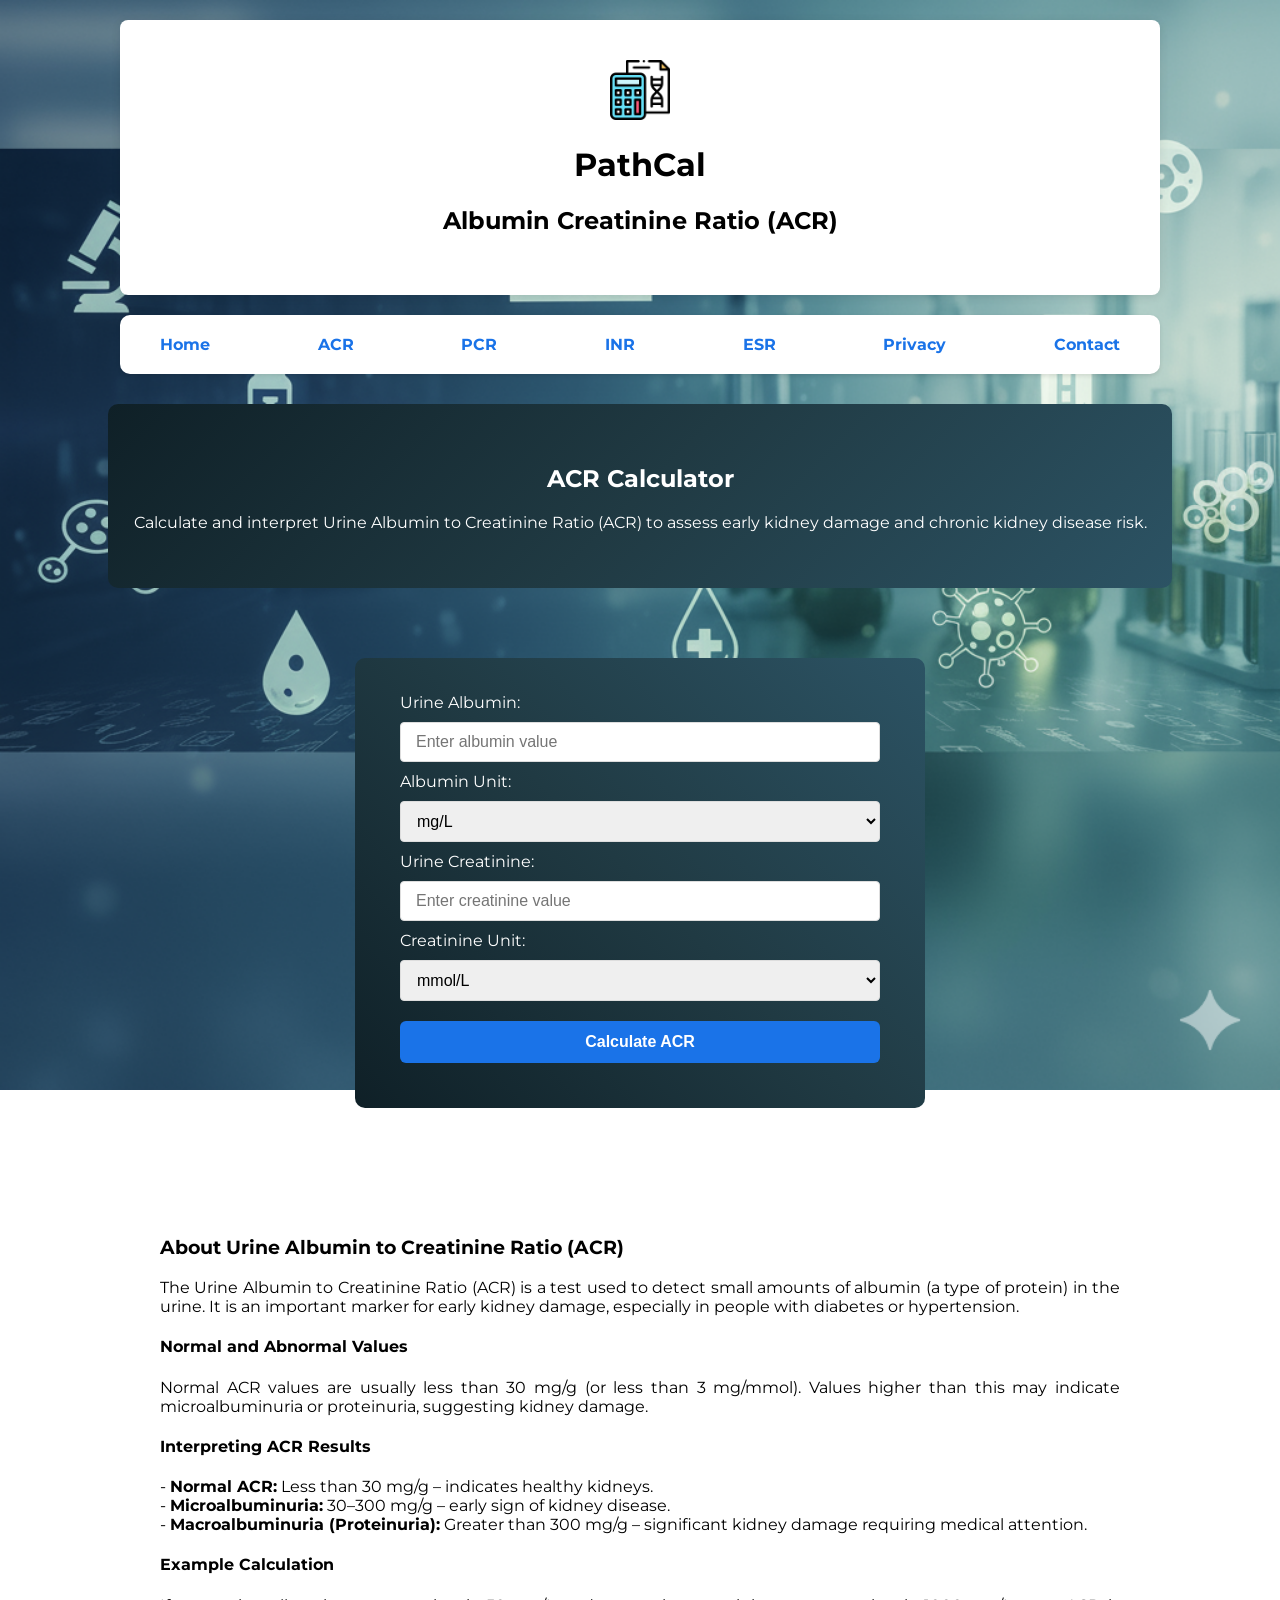
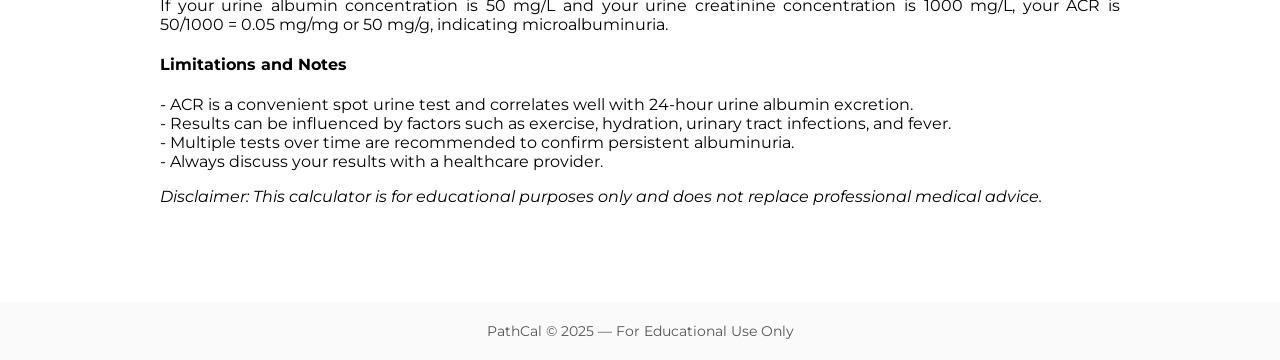
==== acr.html @ 3f3f8611 "Update acr.html" ====
<!DOCTYPE html>
<html lang="en">
<head>
	<script async src="https://pagead2.googlesyndication.com/pagead/js/adsbygoogle.js?client=ca-pub-1137049263274228"
     crossorigin="anonymous"></script>
	<link href="https://fonts.googleapis.com/css2?family=Montserrat&display=swap" rel="stylesheet">
	<link rel="canonical" href="https://monishk0807.github.io/acr.html">

  <meta charset="UTF-8" />
  <meta name="viewport" content="width=device-width, initial-scale=1.0" />

  <title>ACR Calculator – Albumin Creatinine Ratio | PathCal</title>

  <meta name="description" content="ACR Calculator to calculate Urine Albumin to Creatinine Ratio with CKD staging, interpretation, examples and educational explanation." />

  <style>
    body {
      background-image: url('bg.png');
      background-size: cover;
      background-repeat: no-repeat;
      background-position: center;
      background-attachment: fixed;
      font-family: 'Montserrat', sans-serif;
      margin: 0;
      padding: 0;
    }

    header {
      max-width: 75%;
      margin: 20px auto;
      padding: 40px;
      background: white;
      border-radius: 8px;
      box-shadow: 0 2px 10px rgba(0,0,0,0.1);
      text-align: center;
    }

    nav {
      background: #fff;
      max-width: 75%;
      margin: 20px auto;
      padding: 20px 40px;
      display: flex;
      align-items: center;
      justify-content: space-between;
      box-shadow: 0 2px 4px rgba(0,0,0,0.1);
      border-radius: 10px;
    }

    nav a {
      text-decoration: none;
      color: #1a73e8;
      font-weight: bold;
    }

    .hero {
      background: linear-gradient(135deg, #0f2027, #203a43, #2c5364);
      width: 80%;
      margin: 30px auto 0;
      color: white;
      padding: 40px 20px;
      text-align: center;
      border-radius: 10px;
    }

    .section {
      max-width: 75%;
      margin: 30px auto;
      padding: 40px 60px;
      color: white;
      text-align: justify;
    }

    .white-section {
      background: white;
      color: black;
      border-radius: 10px;
      padding: 40px;
    }

    .calculator {
      background: linear-gradient(45deg, #0f2027, #203a43, #2c5364);
      color: white;
      border-radius: 10px;
      max-width: 50%;
      margin: auto;
      padding: 35px 45px;
      text-align: left;
    }

    input { 
		margin: 10px 0; 
		padding: 10px 15px; 
		width: 100%; 
		font-size: 16px; 
		text-align: left;
		border: 1px solid #ddd;
		border-radius: 4px;
		vertical-align: middle;
		box-sizing: border-box;
	}
	
	 select { 
		margin: 10px 0; 
		padding: 10px 12px; 
		width: 100%;
		font-size: 16px; 
		text-align: left;
		border: 1px solid #ddd;
		border-radius: 4px;
		vertical-align: middle;
		box-sizing: border-box;
	}

    button {
      background: #1a73e8;
      color: white;
      cursor: pointer;
      font-weight: bold;
	  width: 100%;
      padding: 12px;
      margin: 10px 0;
      border-radius: 6px;
      border: none;
      font-size: 1rem;
    }

    .result {
      margin-top: 15px;
      font-size: 1.2rem;
      font-weight: bold;
    }

    footer {
      text-align: center;
      padding: 20px;
      background: #fafafa;
      margin-top: 40px;
      font-size: 0.9rem;
      color: #555;
    }
  </style>
</head>

<body>

<header>
  <img src="pathcal.png" alt="PathCal Logo" style="height:60px;">
  <h1>PathCal</h1>
  <h2>Albumin Creatinine Ratio (ACR)</h2>
</header>

<nav>
  <a href="./index.html">Home</a>
  <a href="./acr.html">ACR</a>
  <a href="./pcr.html">PCR</a>
  <a href="./inr.html">INR</a>
  <a href="./esr.html">ESR</a>
  <a href="./privacy_policy.html">Privacy</a>
  <a href="./contact.html">Contact</a>
</nav>

<section class="hero">
  <h2>ACR Calculator</h2>
  <p>
    Calculate and interpret Urine Albumin to Creatinine Ratio (ACR) to assess
    early kidney damage and chronic kidney disease risk.
  </p>
</section>

<section class="section">
  <div class="calculator">
	<label for="albumin">Urine Albumin:<br></label>
	<input type="number" id="albumin" placeholder="Enter albumin value" required>
	
	<label for="albuminUnit"><br>Albumin Unit:<br></label>
	<select id="albuminUnit">
		<option value="mg/L" selected>mg/L</option>
	</select>
	
	<label for="creatinineACR"><br>Urine Creatinine:</label>
	<input type="number" id="creatinineACR" placeholder="Enter creatinine value" required>
	
	<label for="unitACR">Creatinine Unit:</label>
	<select id="unitACR">
		<option value="mmol/L" selected>mmol/L</option>
		<option value="g/L">g/L</option>
	</select>
	
	<button onclick="calculateACR()">Calculate ACR</button>
	<div class="result" id="acrResult" style="display: none;"></div>
	<div class="calculation" id="acrCalculationDetails" style="display: none;"></div>
  </div>
</section>

<section class="section white-section">
  <h3>About Urine Albumin to Creatinine Ratio (ACR)</h3>
  <p>The Urine Albumin to Creatinine Ratio (ACR) is a test used to detect small amounts of albumin (a type of protein) in the urine. It is an important marker for early kidney damage, especially in people with diabetes or hypertension.</p>

  <h4>Normal and Abnormal Values</h4>
  <p>Normal ACR values are usually less than 30 mg/g (or less than 3 mg/mmol). Values higher than this may indicate microalbuminuria or proteinuria, suggesting kidney damage.</p>

  <h4>Interpreting ACR Results</h4>
  <p>
	- <strong>Normal ACR:</strong> Less than 30 mg/g – indicates healthy kidneys.<br>
	- <strong>Microalbuminuria:</strong> 30–300 mg/g – early sign of kidney disease.<br>
	- <strong>Macroalbuminuria (Proteinuria):</strong> Greater than 300 mg/g – significant kidney damage requiring medical attention.
  </p>

  <h4>Example Calculation</h4>
  <p>If your urine albumin concentration is 50 mg/L and your urine creatinine concentration is 1000 mg/L, your ACR is 50/1000 = 0.05 mg/mg or 50 mg/g, indicating microalbuminuria.</p>

  <h4>Limitations and Notes</h4>
  <p>
	- ACR is a convenient spot urine test and correlates well with 24-hour urine albumin excretion.<br>
	- Results can be influenced by factors such as exercise, hydration, urinary tract infections, and fever.<br>
	- Multiple tests over time are recommended to confirm persistent albuminuria.<br>
	- Always discuss your results with a healthcare provider.
  </p>

  <p><em>Disclaimer: This calculator is for educational purposes only and does not replace professional medical advice.</em></p>
</section>


<footer>
  PathCal © 2025 — For Educational Use Only
</footer>

<script>
function calculateACR() {
	let albumin = parseFloat(document.getElementById("albumin").value);
	let creatinine = parseFloat(document.getElementById("creatinineACR").value);
	let unit = document.getElementById("unitACR").value;
	
	if (isNaN(albumin) || isNaN(creatinine) || creatinine <= 0) {
		document.getElementById("acrResult").innerHTML = "Please enter valid values.";
		document.getElementById("acrResult").style.display = "block";
		document.getElementById("acrCalculationDetails").innerHTML = "";
		document.getElementById("acrCalculationDetails").style.display = "none";
		return;
	}
	
	let originalCreatinine = creatinine;
	
	if (unit === "mmol/L") { 
		creatinine = (creatinine * 0.11312).toFixed(3); // Convert mmol/L to g/L
	} else {
		creatinine = creatinine.toFixed(3);
	}
	
	let acr = (albumin / creatinine).toFixed(2);
	let classification = "";
	let color = "black";
	
	if (acr < 30) {
		classification = "CKD A1 (Normal)";
		color = "green";
	} else if (acr >= 30 && acr <= 300) {
		classification = "CKD A2 (Moderate)";
		color = "red";
	} else {
		classification = "CKD A3 (Severe)";
		color = "red";
	}
	
	document.getElementById("acrResult").innerHTML = `<strong style="color: ${color};">ACR:</strong> ${acr} <br> <strong style="color: ${color};">${classification}</strong>`;
	document.getElementById("acrResult").style.display = "block";
	
	let calculationDetails = `Albumin: ${albumin} mg/L<br>
							  Creatinine: ${originalCreatinine} ${unit} -> ${creatinine} g/L<br>
							  ACR = Albumin (mg/L) / Creatinine (g/L) <br>
							  ACR = ${albumin} / ${creatinine} <br>
							  ACR = ${acr}`;
	
	document.getElementById("acrCalculationDetails").innerHTML = `<strong>Calculation:</strong><br>${calculationDetails}`;
	document.getElementById("acrCalculationDetails").style.display = "block";
}
</script>

</body>
</html>
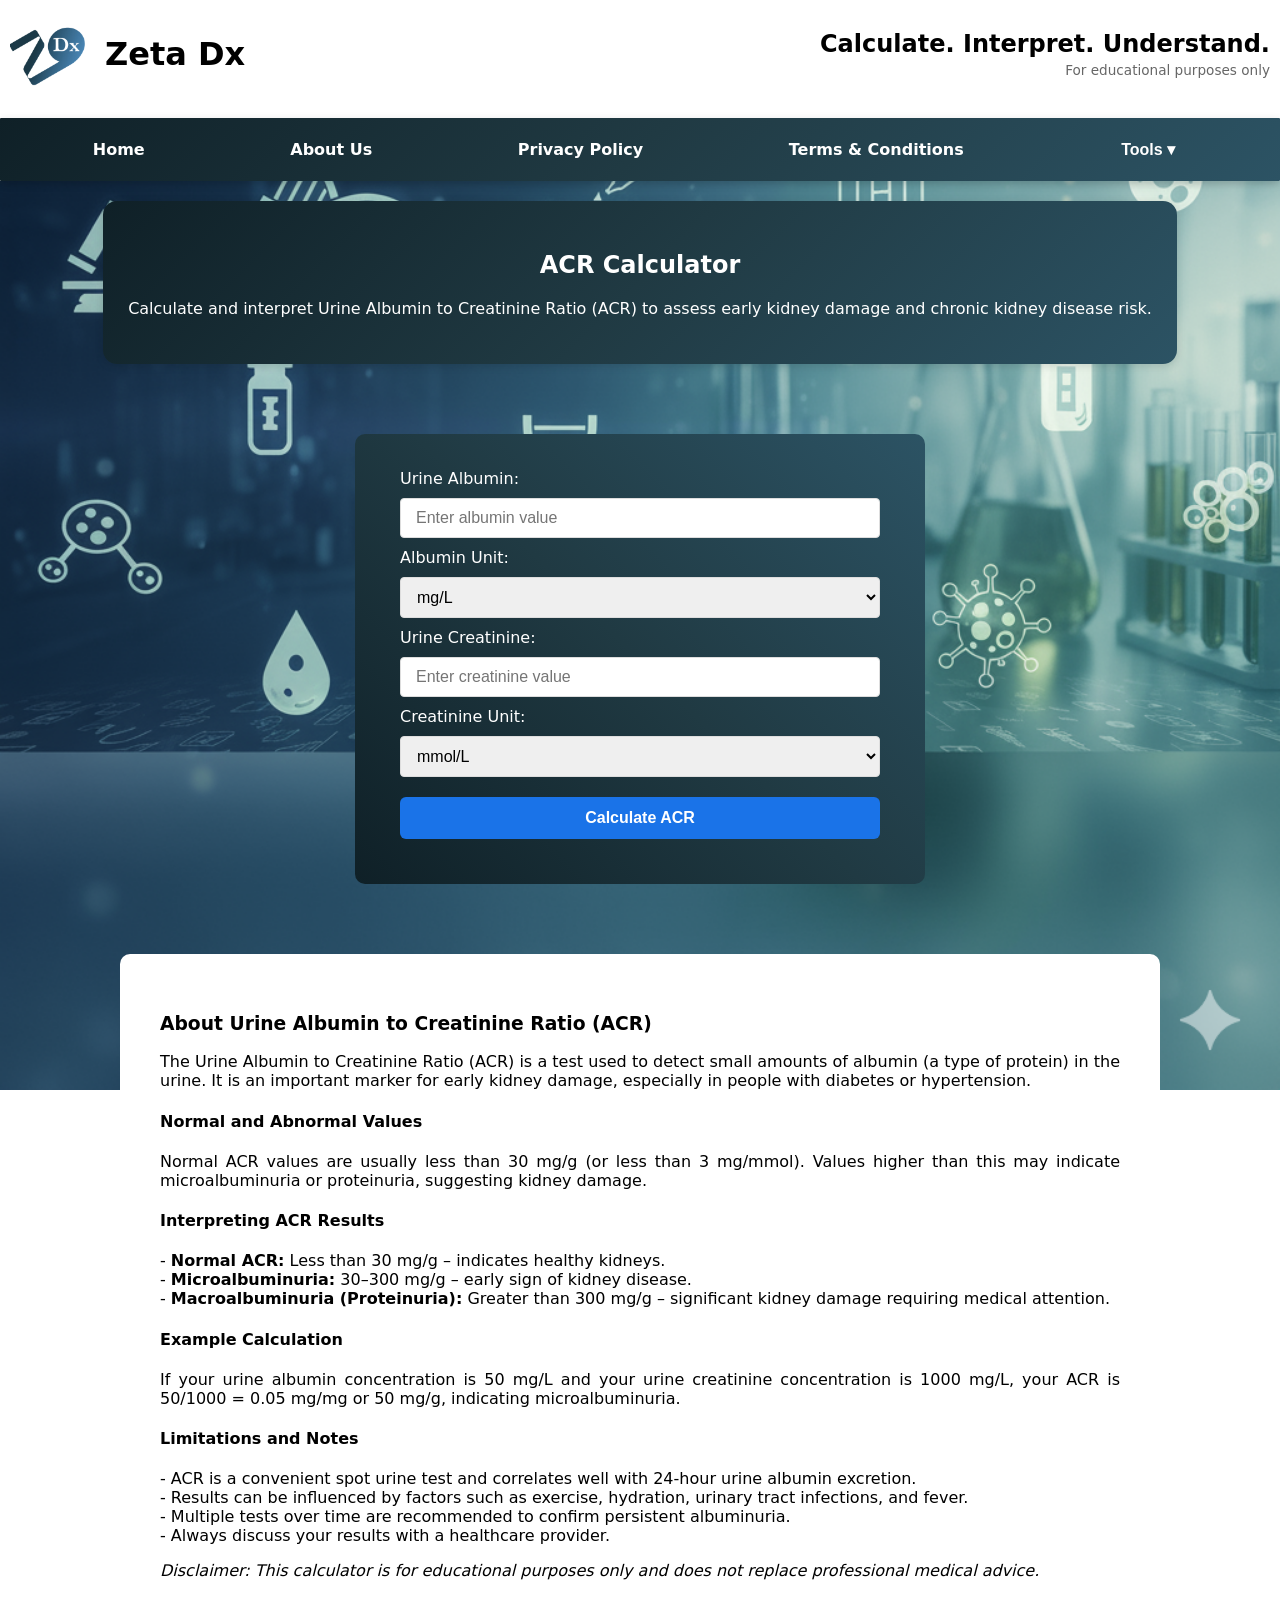
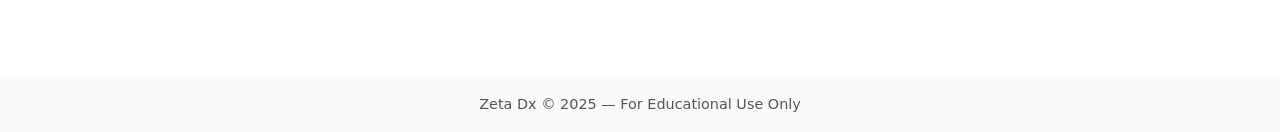
==== commit 30fe9bd0: "Add files via upload" ====
--- a/acr.html
+++ b/acr.html
@@ -3,29 +3,137 @@
 <head>
 	<script async src="https://pagead2.googlesyndication.com/pagead/js/adsbygoogle.js?client=ca-pub-1137049263274228"
      crossorigin="anonymous"></script>
-	<link href="https://fonts.googleapis.com/css2?family=Montserrat&display=swap" rel="stylesheet">
 	<link rel="canonical" href="https://monishk0807.github.io/acr.html">
 
   <meta charset="UTF-8" />
   <meta name="viewport" content="width=device-width, initial-scale=1.0" />
 
-  <title>ACR Calculator – Albumin Creatinine Ratio | PathCal</title>
+  <title>ACR – Albumin Creatinine Ratio | Zeta Dx</title>
 
   <meta name="description" content="ACR Calculator to calculate Urine Albumin to Creatinine Ratio with CKD staging, interpretation, examples and educational explanation." />
 
   <style>
-    body {
-      background-image: url('bg.png');
-      background-size: cover;
-      background-repeat: no-repeat;
-      background-position: center;
-      background-attachment: fixed;
-      font-family: 'Montserrat', sans-serif;
-      margin: 0;
-      padding: 0;
-    }
-
-    header {
+    :root {
+	  --brand-gradient: linear-gradient(135deg, #0f2027, #203a43, #2c5364);
+	  --brand-shadow: 0 2px 8px rgba(0,0,0,0.12);
+	}
+
+	body {
+	  background-image: url('bg.png');
+	  background-size: cover;
+	  background-repeat: no-repeat;
+	  background-position: center;
+	  background-attachment: fixed;
+	  font-family: system-ui, -apple-system, BlinkMacSystemFont, "Segoe UI", Roboto, Arial, sans-serif;
+	  margin: 0;
+	  padding: 0;
+	}
+
+	/* ================= HEADER ================= */
+
+	.top-header {
+	  position: sticky;
+	  top: 0;
+	  z-index: 1000;
+
+	  background: white;
+	  box-shadow: 0 2px 10px rgba(0,0,0,0.1);
+	}
+
+	/* Top row layout */
+	.header-main {
+	  display: flex;
+	  justify-content: space-between;
+	  align-items: center;
+	  padding: 14px 10px;
+	}
+
+	/* Navigation row */
+	.header-nav {
+	  max-width: 100%;
+	  margin: 10px auto;
+	  padding: 0px 20px;
+	  background: var(--brand-gradient);
+	  display: flex;
+	  justify-content: space-around;
+	  align-items: center;
+	  box-shadow: var(--brand-shadow);
+	  border-radius: 1px;
+	}
+
+	.header-nav a {
+	  text-decoration: none;
+	  color: #fff;
+	  font-size: 16px;
+	}
+	
+	.header-left {
+	  display: flex;
+	  align-items: center;
+	  gap: 15px;
+	}
+
+	.header-left img {
+	  height: 80px;
+	}
+
+	.title-block h1 {
+	  margin: 0;
+	  font-size: 2rem;
+	}
+
+	.header-right {
+	  text-align: right;
+	}
+
+	.header-right h2 {
+	  margin: 0;
+	  font-size: 1.5rem;
+	  font-weight: 600;
+	}
+
+	.header-right p {
+	  margin: 4px 0 0;
+	  font-size: 0.85rem;
+	  color: #666;
+	}
+	.dropdown {
+	  position: relative;
+	}
+
+	/* Button */
+	.dropbtn {
+	  background: none;
+	  border: none;
+	  cursor: pointer;
+	  font-size: 16px;
+	  color:white;
+	}
+
+	/* Dropdown menu */
+	.dropdown-content {
+	  display: none;
+	  position: absolute;
+	  font: system-ui;
+	  top: 100%;
+	  left: 0;
+	  background: var(--brand-gradient);
+	  min-width: 140px;
+	  box-shadow: 0 6px 12px rgba(0,0,0,0.2);
+	  z-index: 9999;
+	}
+
+	.dropdown-content a {
+	  display: block;
+	  padding: 10px 14px;
+	  white-space: nowrap;
+	}
+
+	/* Show on hover */
+	.dropdown:hover .dropdown-content {
+	  display: block;
+	}
+	.header-og {
       max-width: 75%;
       margin: 20px auto;
       padding: 40px;
@@ -34,34 +142,42 @@
       box-shadow: 0 2px 10px rgba(0,0,0,0.1);
       text-align: center;
     }
-
-    nav {
-      background: #fff;
-      max-width: 75%;
-      margin: 20px auto;
-      padding: 20px 40px;
-      display: flex;
-      align-items: center;
-      justify-content: space-between;
-      box-shadow: 0 2px 4px rgba(0,0,0,0.1);
-      border-radius: 10px;
-    }
-
-    nav a {
-      text-decoration: none;
-      color: #1a73e8;
-      font-weight: bold;
-    }
-
+	/* ================= NAV ================= */
+
+	nav {
+	  background: #fff;
+	  max-width: 65%;
+	  margin: 10px auto;
+	  padding: 14px 30px;
+
+	  display: flex;
+	  justify-content: space-around;
+	  align-items: center;
+
+	  box-shadow: var(--brand-shadow);
+	  border-radius: 12px;
+	}
+
+	nav a {
+	  text-decoration: none;
+	  color: #000;
+	  font-weight: 600;
+	}
     .hero {
-      background: linear-gradient(135deg, #0f2027, #203a43, #2c5364);
-      width: 80%;
-      margin: 30px auto 0;
-      color: white;
-      padding: 40px 20px;
-      text-align: center;
-      border-radius: 10px;
-    }
+	  background: var(--brand-gradient);
+	  width: 80%;
+	  margin: 20px auto;
+	  padding: 30px 25px;
+	  text-align: center;
+	  color: white;
+	  border-radius: 14px;
+	  box-shadow: var(--brand-shadow);
+	}
+
+	.hero h1 {
+	  font-size: 2rem;
+	  margin-bottom: 10px;
+	}
 
     .section {
       max-width: 75%;
@@ -143,22 +259,44 @@
 </head>
 
 <body>
-
-<header>
-  <img src="pathcal.png" alt="PathCal Logo" style="height:60px;">
-  <h1>PathCal</h1>
-  <h2>Albumin Creatinine Ratio (ACR)</h2>
+<header class="top-header">
+  
+  <!-- Top row -->
+  <div class="header-main">
+    <div class="header-left">
+      <img src="zeta_dx.webp" alt="Zeta Dx Logo">
+      <div class="title-block">
+        <h1>Zeta Dx</h1>
+      </div>
+    </div>
+
+    <div class="header-right">
+      <h2>Calculate. Interpret. Understand.</h2>
+      <p>For educational purposes only</p>
+    </div>
+  </div>
+
+  <!-- Navigation row -->
+  <nav class="header-nav">
+  <a href="./index.html">Home</a>
+  <a href="./contact.html">About Us</a>
+  <a href="./privacy_policy.html">Privacy Policy</a>
+  <a href="./disclaimer.html">Terms & Conditions</a>
+
+  <div class="dropdown">
+    <button class="dropbtn">Tools ▾</button>
+    <div class="dropdown-content">
+      <a href="./acr.html">ACR</a>
+      <a href="./pcr.html">PCR</a>
+      <a href="./inr.html">INR</a>
+      <a href="./esr.html">ESR</a>
+    </div>
+  </div>
+</nav>
+
+
 </header>
 
-<nav>
-  <a href="./index.html">Home</a>
-  <a href="./acr.html">ACR</a>
-  <a href="./pcr.html">PCR</a>
-  <a href="./inr.html">INR</a>
-  <a href="./esr.html">ESR</a>
-  <a href="./privacy_policy.html">Privacy</a>
-  <a href="./contact.html">Contact</a>
-</nav>
 
 <section class="hero">
   <h2>ACR Calculator</h2>
@@ -223,7 +361,7 @@
 
 
 <footer>
-  PathCal © 2025 — For Educational Use Only
+  Zeta Dx © 2025 — For Educational Use Only
 </footer>
 
 <script>
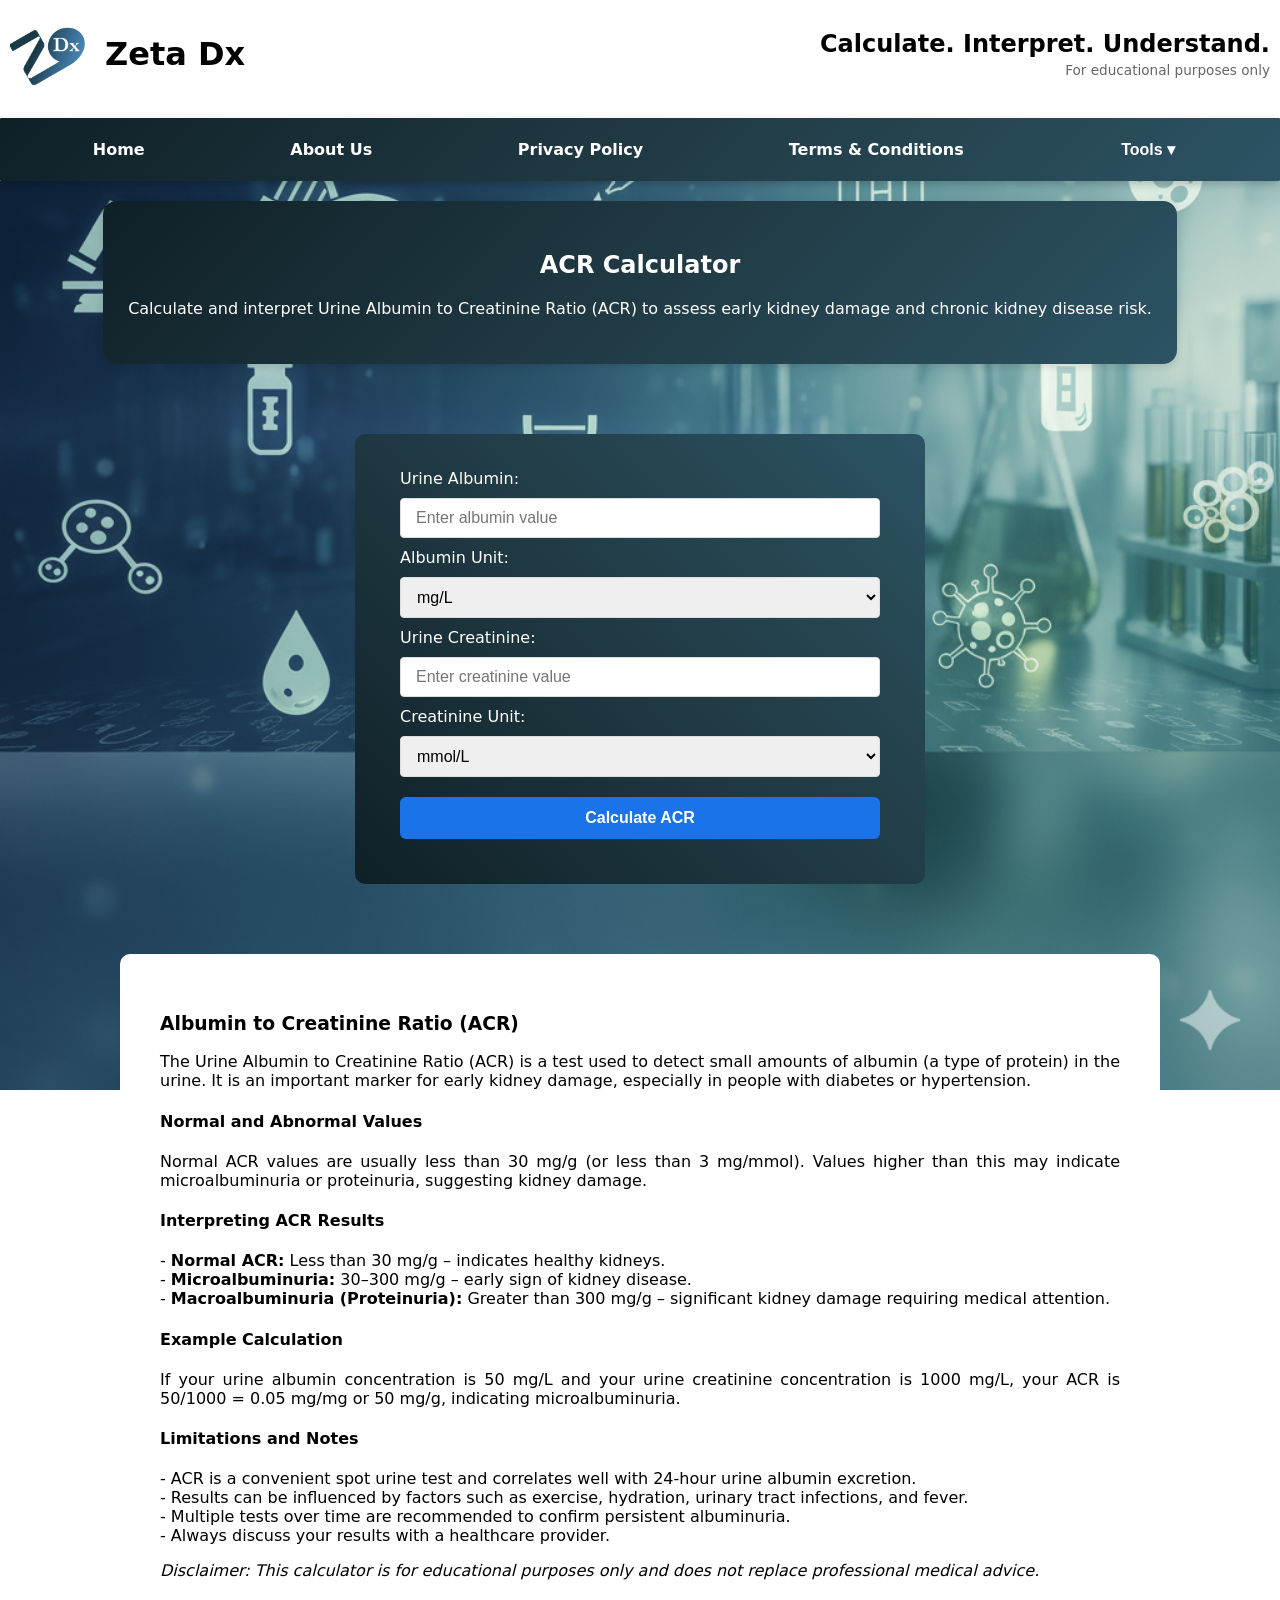
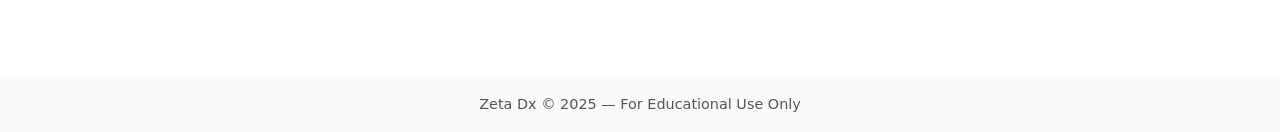
==== commit a3dfc69f: "Update acr.html" ====
--- a/acr.html
+++ b/acr.html
@@ -3,14 +3,15 @@
 <head>
 	<script async src="https://pagead2.googlesyndication.com/pagead/js/adsbygoogle.js?client=ca-pub-1137049263274228"
      crossorigin="anonymous"></script>
-	<link rel="canonical" href="https://monishk0807.github.io/acr.html">
+	<link rel="canonical" href="https://zeta-dx.github.io/acr.html"/>
+
 
   <meta charset="UTF-8" />
   <meta name="viewport" content="width=device-width, initial-scale=1.0" />
 
   <title>ACR – Albumin Creatinine Ratio | Zeta Dx</title>
-
-  <meta name="description" content="ACR Calculator to calculate Urine Albumin to Creatinine Ratio with CKD staging, interpretation, examples and educational explanation." />
+  <link rel="icon" href="./favicon.ico" type="image/x-icon">
+  <meta name="description" content="ACR Calculator - Albumin to Creatinine Ratio with CKD staging, interpretation, examples and educational explanation." />
 
   <style>
     :root {
@@ -332,7 +333,7 @@
 </section>
 
 <section class="section white-section">
-  <h3>About Urine Albumin to Creatinine Ratio (ACR)</h3>
+  <h3>Albumin to Creatinine Ratio (ACR)</h3>
   <p>The Urine Albumin to Creatinine Ratio (ACR) is a test used to detect small amounts of albumin (a type of protein) in the urine. It is an important marker for early kidney damage, especially in people with diabetes or hypertension.</p>
 
   <h4>Normal and Abnormal Values</h4>
@@ -420,3 +421,5 @@
 
 
 
+
+
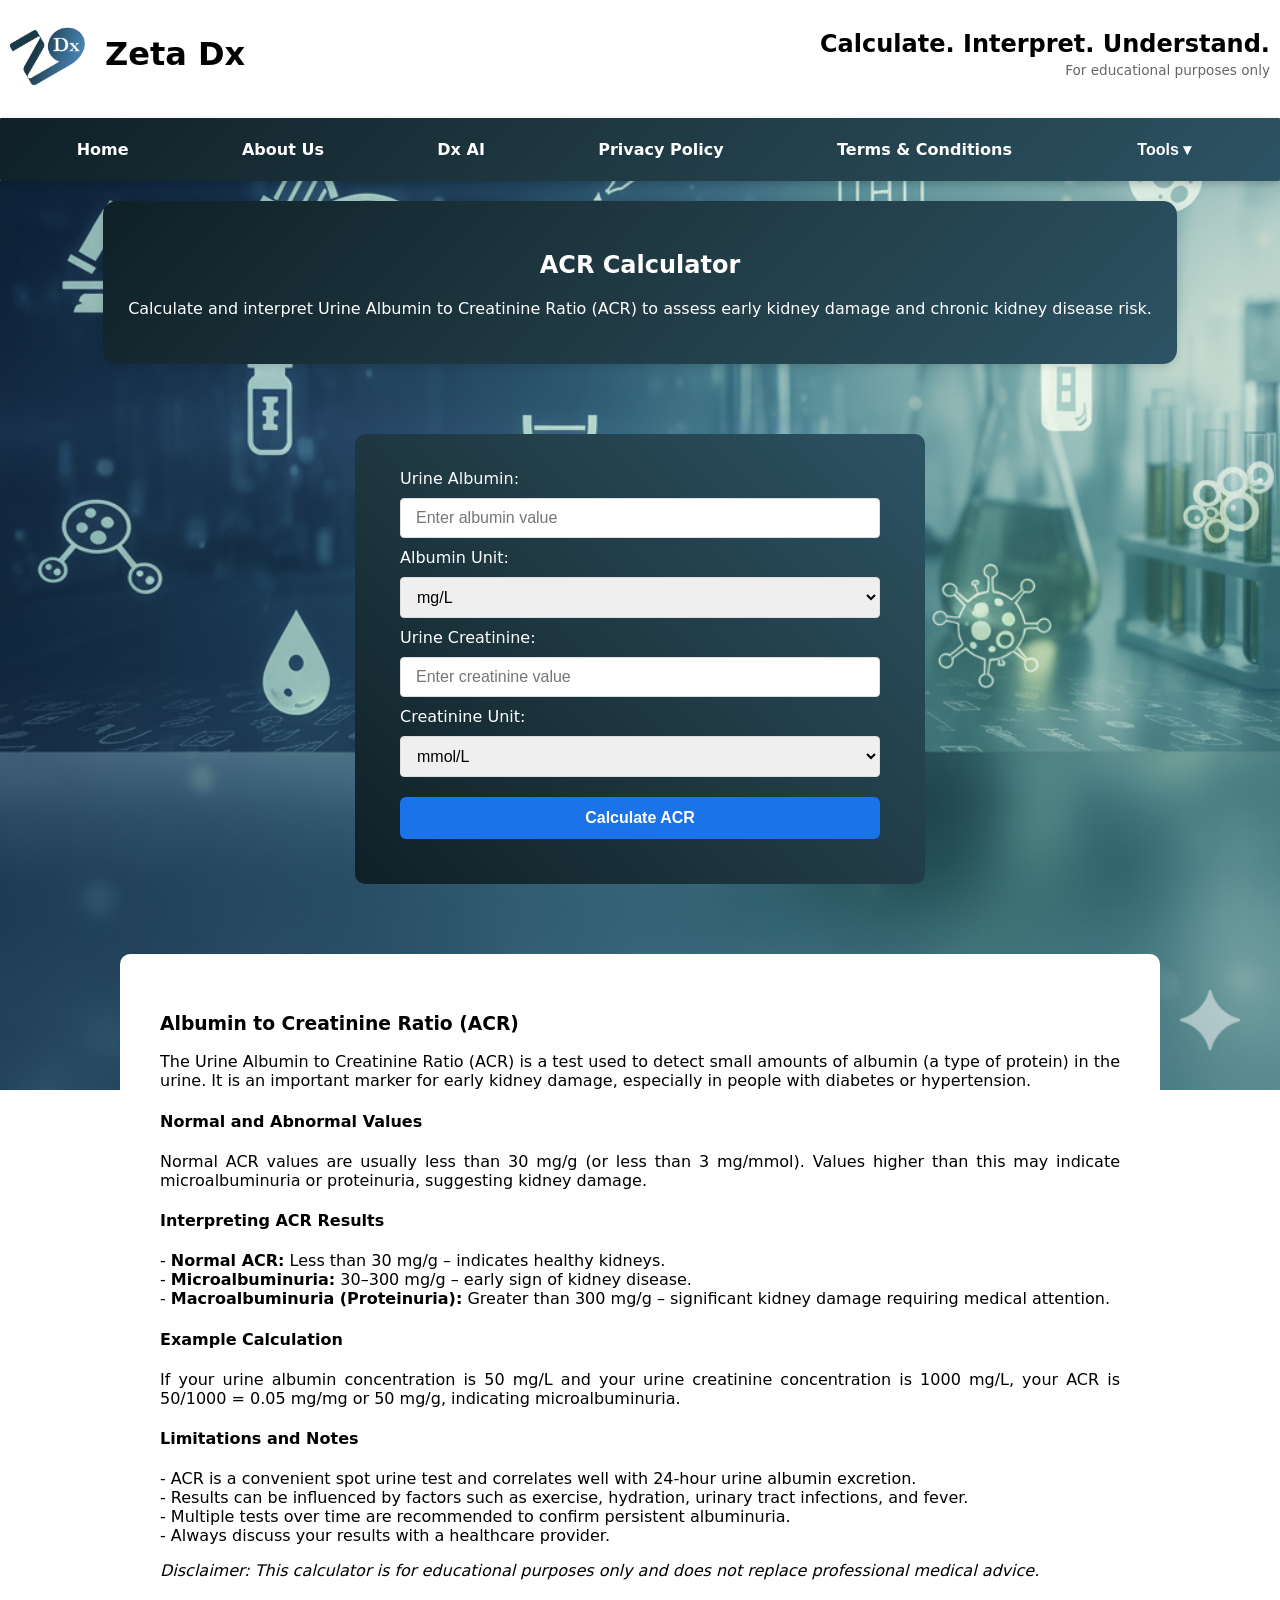
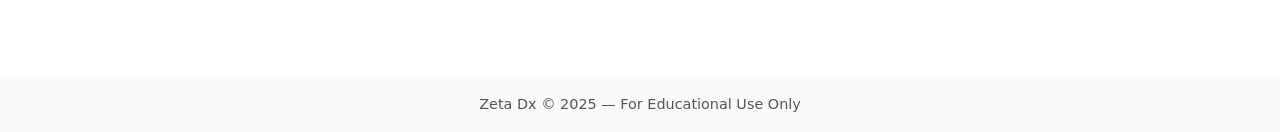
==== commit 547f54ff: "corrections made in all files" ====
--- a/acr.html
+++ b/acr.html
@@ -278,19 +278,23 @@
   </div>
 
   <!-- Navigation row -->
-  <nav class="header-nav">
+ <nav class="header-nav">
   <a href="./index.html">Home</a>
   <a href="./contact.html">About Us</a>
+  <a href="./dx-ai.html">Dx AI</a>
   <a href="./privacy_policy.html">Privacy Policy</a>
   <a href="./disclaimer.html">Terms & Conditions</a>
 
   <div class="dropdown">
     <button class="dropbtn">Tools ▾</button>
     <div class="dropdown-content">
-      <a href="./acr.html">ACR</a>
-      <a href="./pcr.html">PCR</a>
-      <a href="./inr.html">INR</a>
-      <a href="./esr.html">ESR</a>
+		<a href="./eag.html">eAG</a>
+		<a href="./egfr.html">eGFR</a>
+      	<a href="./acr.html">ACR</a>
+      	<a href="./pcr.html">PCR</a>
+      	<a href="./inr.html">INR</a>
+      	<a href="./esr.html">ESR</a>
+	  	<a href="./convertors.html">Unit Convertors</a>
     </div>
   </div>
 </nav>
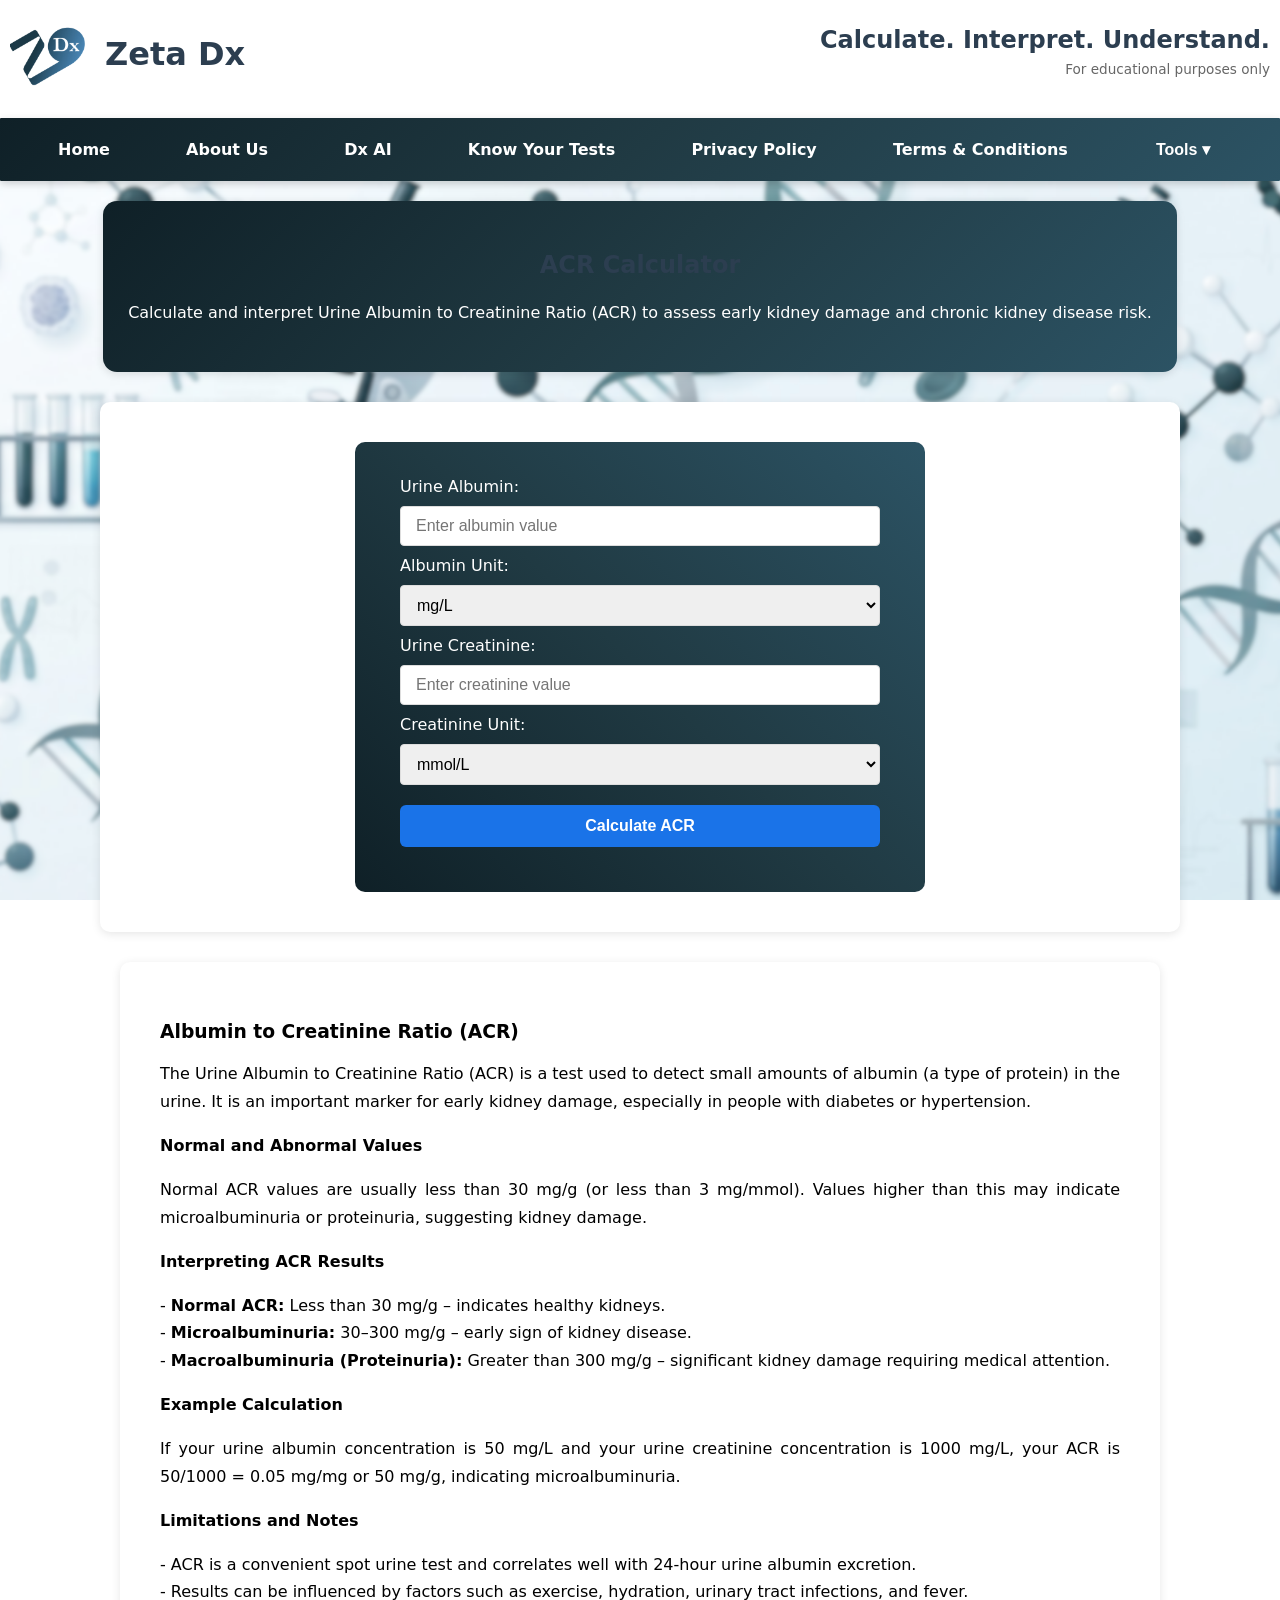
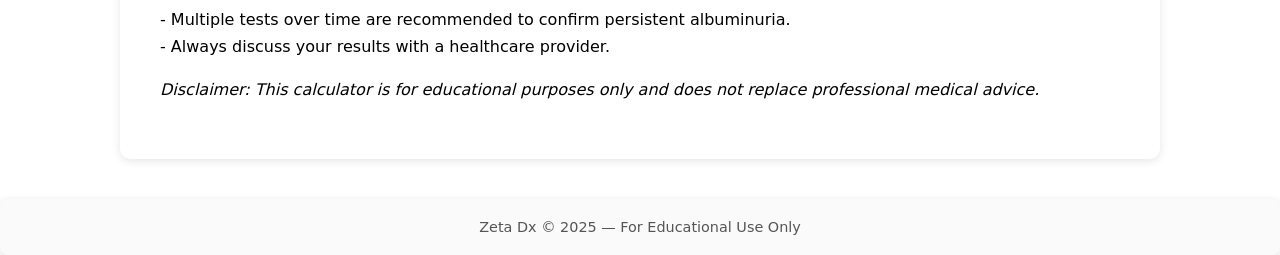
==== commit b32abc64: "Made icons and new page for info" ====
--- a/acr.html
+++ b/acr.html
@@ -12,7 +12,10 @@
   <title>ACR – Albumin Creatinine Ratio | Zeta Dx</title>
   <link rel="icon" href="./favicon.ico" type="image/x-icon">
   <meta name="description" content="ACR Calculator - Albumin to Creatinine Ratio with CKD staging, interpretation, examples and educational explanation." />
-
+	<link
+        rel="stylesheet"
+        href="style.css"
+    >
   <style>
     :root {
 	  --brand-gradient: linear-gradient(135deg, #0f2027, #203a43, #2c5364);
@@ -282,6 +285,7 @@
   <a href="./index.html">Home</a>
   <a href="./contact.html">About Us</a>
   <a href="./dx-ai.html">Dx AI</a>
+  <a href="./medical-tests.html">Know Your Tests</a>
   <a href="./privacy_policy.html">Privacy Policy</a>
   <a href="./disclaimer.html">Terms & Conditions</a>
 
--- a/style.css
+++ b/style.css
@@ -0,0 +1,889 @@
+
+:root {
+    --brand-gradient: linear-gradient(135deg, #0f2027, #203a43, #2c5364);
+    --brand-shadow: 0 2px 8px rgba(0,0,0,0.12);
+}
+
+body {
+    background-image: url('bg.png');
+    background-size: cover;
+    background-repeat: no-repeat;
+    background-position: center;
+    background-attachment: fixed;
+    font-family: system-ui, -apple-system, BlinkMacSystemFont, "Segoe UI", Roboto, Arial, sans-serif;
+    margin: 0;
+    padding: 0;
+    
+}
+
+/* ================= HEADER ================= */
+
+.top-header {
+    position: sticky;
+    top: 0;
+    z-index: 1000;
+
+    background: white;
+    box-shadow: 0 2px 10px rgba(0,0,0,0.1);
+}
+
+/* Top row layout */
+.header-main {
+    display: flex;
+    justify-content: space-between;
+    align-items: center;
+    padding: 14px 10px;
+}
+
+/* Navigation row */
+.header-nav {
+    max-width: 100%;
+    margin: 10px auto;
+    padding: 14px 30px;
+    background: var(--brand-gradient);
+    display: flex;
+    justify-content: space-around;
+    align-items: center;
+
+    box-shadow: var(--brand-shadow);
+    border-radius: 1px;
+}
+
+.header-nav a {
+    text-decoration: none;
+    color: #fff;
+    font-size: 16px;
+}
+
+.header-left {
+    display: flex;
+    align-items: center;
+    gap: 15px;
+}
+
+.header-left img {
+    height: 80px;
+}
+
+.title-block h1 {
+    margin: 0;
+    font-size: 2rem;
+}
+
+.header-right {
+    text-align: right;
+}
+
+.header-right h2 {
+    margin: 0;
+    font-size: 1.5rem;
+    font-weight: 600;
+}
+
+.header-right p {
+    margin: 4px 0 0;
+    font-size: 0.85rem;
+    color: #666;
+}
+.dropdown {
+    position: relative;
+}
+
+/* Button */
+.dropbtn {
+    background: none;
+    border: none;
+    cursor: pointer;
+    font-size: 16px;
+    color:white;
+}
+
+/* Dropdown menu */
+.dropdown-content {
+    display: none;
+    position: absolute;
+    font: system-ui;
+    top: 100%;
+    left: 0;
+    background: var(--brand-gradient);
+    min-width: 140px;
+    box-shadow: 0 6px 12px rgba(0,0,0,0.2);
+    z-index: 9999;
+}
+
+.dropdown-content a {
+    display: block;
+    padding: 10px 14px;
+    white-space: nowrap;
+}
+
+/* Show on hover */
+.dropdown:hover .dropdown-content {
+    display: block;
+}
+
+/* ================= INTRODUCTION ================= */
+
+.intro-section {
+
+width: 60%;
+
+margin: 20px auto 30px;
+
+padding: 35px 20px;
+
+background: white;
+
+border-radius: 14px;
+
+box-shadow: var(--brand-shadow);
+
+}
+
+
+.intro-content {
+
+max-width: 90%;
+
+margin: 10px auto;
+
+}
+
+.intro-content h2 {
+
+margin-top: 5px;
+
+margin-bottom: 20px;
+
+
+color: #203a43;
+
+font-size: 1.8rem;
+
+text-align: center;
+
+}
+
+
+.intro-content p {
+
+color: #444;
+
+font-size: 1rem;
+
+line-height: 1.7;
+
+text-align: justify;
+
+margin-bottom: 16px;
+
+}
+
+
+.intro-highlight {
+
+display: flex;
+
+flex-direction: column;
+
+align-items: center;
+
+gap: 5px;
+
+margin: 25px 0;
+
+padding: 18px;
+
+background: var(--brand-gradient);
+
+color: white;
+
+border-radius: 10px;
+
+text-align: center;
+
+}
+
+
+.intro-highlight strong {
+
+font-size: 1.2rem;
+
+}
+
+
+.intro-highlight span {
+
+font-size: 1.2rem;
+
+opacity: 0.9;
+
+}
+
+
+.intro-disclaimer {
+
+font-size: 1rem !important;
+
+color: #ff0000 !important;
+
+margin-bottom: 0 !important;
+
+}
+
+
+/* ================= MOBILE ================= */
+
+@media (max-width: 500px) {
+
+.intro-section {
+
+    width: 70%;
+
+    padding: 15px 20px;
+
+}
+
+.intro-content p {
+
+    text-align: left;
+
+}
+
+}
+
+/* ================= NAV ================= */
+
+nav {
+    background: #fff;
+    max-width: 65%;
+    margin: 10px auto;
+    padding: 14px 30px;
+
+    display: flex;
+    justify-content: space-around;
+    align-items: center;
+
+    box-shadow: var(--brand-shadow);
+    border-radius: 12px;
+}
+
+nav a {
+    text-decoration: none;
+    color: #000;
+    font-weight: 600;
+}
+
+/* ================= HERO ================= */
+
+.hero {
+    background: var(--brand-gradient);
+    width: 80%;
+    margin: 20px auto;
+    padding: 30px 25px;
+    text-align: center;
+    color: white;
+    border-radius: 14px;
+    box-shadow: var(--brand-shadow);
+}
+
+.hero h1 {
+    font-size: 2rem;
+    margin-bottom: 10px;
+}
+
+/* ================= SECTIONS ================= */
+
+.section {
+    padding: 40px 20px;
+    text-align: center;
+}
+
+.section-title {
+    background: var(--brand-gradient);
+    color: white;
+    padding: 16px 30px;
+    border-radius: 12px;
+    width: fit-content;
+    margin: 0 auto 30px;
+    box-shadow: var(--brand-shadow);
+}
+
+/* ================= CARDS ================= */
+
+.cards {
+    width: 60%;
+    margin: 0 auto;
+    display: grid;
+    grid-template-columns: repeat(3, minmax(250px, 1fr));
+    gap: 20px;
+}
+
+.card {
+    background: var(--brand-gradient);
+    border-radius: 14px;
+    padding: 24px;
+    color: white;
+    box-shadow: var(--brand-shadow);
+    transition: transform 0.2s ease, box-shadow 0.2s ease;
+}
+
+.card-icon {
+    width: 100%;
+    height: 70px;
+
+    margin-bottom: 18px;
+
+    display: flex;
+    align-items: center;
+    justify-content: center;
+}
+
+.card-icon img {
+    width: 100%;
+    height: 100%;
+
+    object-fit: contain;
+
+    display: block;
+}
+
+.card-icon-1 {
+    width: 100%;
+    height: 100px;
+
+    margin-bottom: 18px;
+
+    display: flex;
+    align-items: center;
+    justify-content: center;
+}
+
+.card-icon-1 img {
+    width: 100%;
+    height: 100%;
+
+    object-fit: contain;
+
+    display: block;
+}
+
+.card:hover {
+    transform: translateY(-4px);
+    box-shadow: 0 6px 16px rgba(0,0,0,0.18);
+}
+
+.card h3 {
+    margin-top: 0;
+    font-size: 1.15rem;
+}
+
+.card p {
+    font-size: 0.95rem;
+    line-height: 1.5;
+}
+
+/* ================= FOOTER ================= */
+
+footer {
+    max-width: 100%;
+    margin: 40px auto 0;
+    padding: 20px;
+    background: white;
+    border-radius: 8px;
+    box-shadow: var(--brand-shadow);
+    text-align: center;
+}
+
+footer ul {
+    list-style: none;
+    padding: 0;
+    display: flex;
+    justify-content: center;
+    gap: 40px;
+    margin: 0;
+}
+
+footer ul li a {
+    color: #1a73e8;
+    font-weight: 500;
+    text-decoration: none;
+}
+
+footer ul li a:hover {
+    text-decoration: underline;
+}
+
+footer p {
+    margin-top: 12px;
+    font-size: 0.85rem;
+    color: #555;
+}
+
+/* ================= MOBILE ================= */
+
+@media (max-width: 700px) {
+    nav {
+    max-width: 90%;
+    flex-direction: column;
+    gap: 10px;
+    }
+
+    .cards {
+    width: 90%;
+    grid-template-columns: 1fr;
+    }
+
+    .header-right {
+    display: none;
+    }
+}
+
+
+:root {
+    --brand-gradient: linear-gradient(135deg, #0f2027, #203a43, #2c5364);
+    --brand-shadow: 0 2px 8px rgba(0,0,0,0.12);
+}
+
+body {
+    background-image: url('bg.png');
+    background-size: cover;
+    background-repeat: no-repeat;
+    background-position: center;
+    background-attachment: fixed;
+    font-family: system-ui, -apple-system, BlinkMacSystemFont, "Segoe UI", Roboto, Arial, sans-serif;
+    margin: 0;
+    padding: 0;
+}
+
+/* ================= HEADER ================= */
+
+.top-header {
+    position: sticky;
+    top: 0;
+    z-index: 1000;
+
+    background: white;
+    box-shadow: 0 2px 10px rgba(0,0,0,0.1);
+}
+
+/* Top row layout */
+.header-main {
+    display: flex;
+    justify-content: space-between;
+    align-items: center;
+    padding: 14px 10px;
+}
+
+/* Navigation row */
+.header-nav {
+    max-width: 100%;
+    margin: 10px auto;
+    padding: 0px 20px;
+    background: var(--brand-gradient);
+    display: flex;
+    justify-content: space-around;
+    align-items: center;
+    box-shadow: var(--brand-shadow);
+    border-radius: 1px;
+}
+
+.header-nav a {
+    text-decoration: none;
+    color: #fff;
+    font-size: 16px;
+}
+
+.header-left {
+    display: flex;
+    align-items: center;
+    gap: 15px;
+}
+
+.header-left img {
+    height: 80px;
+}
+
+.title-block h1 {
+    margin: 0;
+    font-size: 2rem;
+}
+
+.header-right {
+    text-align: right;
+}
+
+.header-right h2 {
+    margin: 0;
+    font-size: 1.5rem;
+    font-weight: 600;
+}
+
+.header-right p {
+    margin: 4px 0 0;
+    font-size: 0.85rem;
+    color: #666;
+}
+.dropdown {
+    position: relative;
+}
+
+/* Button */
+.dropbtn {
+    background: none;
+    border: none;
+    cursor: pointer;
+    font-size: 16px;
+    color:white;
+}
+
+/* Dropdown menu */
+.dropdown-content {
+    display: none;
+    position: absolute;
+    font: system-ui;
+    top: 100%;
+    left: 0;
+    background: var(--brand-gradient);
+    min-width: 140px;
+    box-shadow: 0 6px 12px rgba(0,0,0,0.2);
+    z-index: 9999;
+}
+
+.dropdown-content a {
+    display: block;
+    padding: 10px 14px;
+    white-space: nowrap;
+}
+
+/* Show on hover */
+.dropdown:hover .dropdown-content {
+    display: block;
+}
+.header-og {
+    max-width: 75%;
+    margin: 20px auto;
+    padding: 40px;
+    background: white;
+    border-radius: 8px;
+    box-shadow: 0 2px 10px rgba(0,0,0,0.1);
+    text-align: center;
+}
+/* ================= NAV ================= */
+
+nav {
+    background: #fff;
+    max-width: 65%;
+    margin: 10px auto;
+    padding: 14px 30px;
+
+    display: flex;
+    justify-content: space-around;
+    align-items: center;
+
+    box-shadow: var(--brand-shadow);
+    border-radius: 12px;
+}
+
+nav a {
+    text-decoration: none;
+    color: #000;
+    font-weight: 600;
+}
+.hero {
+    background: var(--brand-gradient);
+    width: 80%;
+    margin: 20px auto;
+    padding: 30px 25px;
+    text-align: center;
+    color: white;
+    border-radius: 14px;
+    box-shadow: var(--brand-shadow);
+}
+
+.hero h1 {
+    font-size: 2rem;
+    margin-bottom: 10px;
+}
+
+.section {
+    max-width: 75%;
+    margin: 30px auto;
+    padding: 40px 60px;
+    color: white;
+    text-align: justify;
+}
+
+.white-section {
+    background: white;
+    color: black;
+    border-radius: 10px;
+    padding: 40px;
+}
+
+.calculator {
+    background: linear-gradient(45deg, #0f2027, #203a43, #2c5364);
+    color: white;
+    border-radius: 10px;
+    max-width: 50%;
+    margin: auto;
+    padding: 35px 45px;
+    text-align: left;
+}
+
+input { 
+    margin: 10px 0; 
+    padding: 10px 15px; 
+    width: 100%; 
+    font-size: 16px; 
+    text-align: left;
+    border: 1px solid #ddd;
+    border-radius: 4px;
+    vertical-align: middle;
+    box-sizing: border-box;
+}
+
+    select { 
+    margin: 10px 0; 
+    padding: 10px 12px; 
+    width: 100%;
+    font-size: 16px; 
+    text-align: left;
+    border: 1px solid #ddd;
+    border-radius: 4px;
+    vertical-align: middle;
+    box-sizing: border-box;
+}
+
+button {
+    background: #1a73e8;
+    color: white;
+    cursor: pointer;
+    font-weight: bold;
+    width: 100%;
+    padding: 12px;
+    margin: 10px 0;
+    border-radius: 6px;
+    border: none;
+    font-size: 1rem;
+}
+
+.result {
+    margin-top: 15px;
+    font-size: 1.2rem;
+    font-weight: bold;
+}
+
+footer {
+    text-align: center;
+    padding: 20px;
+    background: #fafafa;
+    margin-top: 40px;
+    font-size: 0.9rem;
+    color: #555;
+}
+
+
+    :root {
+	  --brand-gradient: linear-gradient(135deg, #0f2027, #203a43, #2c5364);
+	  --brand-shadow: 0 2px 8px rgba(0,0,0,0.12);
+	}
+
+	body {
+	  background-image: url('bg.png');
+	  background-size: cover;
+	  background-repeat: no-repeat;
+	  background-position: center;
+	  background-attachment: fixed;
+	  font-family: system-ui, -apple-system, BlinkMacSystemFont, "Segoe UI", Roboto, Arial, sans-serif;
+	  margin: 0;
+	  padding: 0;
+	}
+
+	/* ================= HEADER ================= */
+
+	.top-header {
+	  position: sticky;
+	  top: 0;
+	  z-index: 1000;
+
+	  background: white;
+	  box-shadow: 0 2px 10px rgba(0,0,0,0.1);
+	}
+
+	/* Top row layout */
+	.header-main {
+	  display: flex;
+	  justify-content: space-between;
+	  align-items: center;
+	  padding: 14px 10px;
+	}
+
+	/* Navigation row */
+	.header-nav {
+	  max-width: 100%;
+	  margin: 10px auto;
+	  padding: 15px 10px;
+	  background: var(--brand-gradient);
+	  display: flex;
+	  justify-content: space-around;
+	  align-items: center;
+	  box-shadow: var(--brand-shadow);
+	  border-radius: 1px;
+	}
+
+	.header-nav a {
+	  text-decoration: none;
+	  color: #fff;
+	  font-size: 16px;
+	}
+	
+	.header-left {
+	  display: flex;
+	  align-items: center;
+	  gap: 15px;
+	}
+
+	.header-left img {
+	  height: 80px;
+	}
+
+	.title-block h1 {
+	  margin: 0;
+	  font-size: 2rem;
+	}
+
+	.header-right {
+	  text-align: right;
+	}
+
+	.header-right h2 {
+	  margin: 0;
+	  font-size: 1.5rem;
+	  font-weight: 600;
+	}
+
+	.header-right p {
+	  margin: 4px 0 0;
+	  font-size: 0.85rem;
+	  color: #666;
+	}
+	.dropdown {
+	  position: relative;
+	}
+
+	/* Button */
+	.dropbtn {
+	  background: none;
+	  border: none;
+	  cursor: pointer;
+	  font-size: 16px;
+	  color:white;
+	}
+
+	/* Dropdown menu */
+	.dropdown-content {
+	  display: none;
+	  position: absolute;
+	  font: system-ui;
+	  top: 100%;
+	  left: 0;
+	  background: var(--brand-gradient);
+	  min-width: 140px;
+	  box-shadow: 0 6px 12px rgba(0,0,0,0.2);
+	  z-index: 9999;
+	}
+
+	.dropdown-content a {
+	  display: block;
+	  padding: 10px 14px;
+	  white-space: nowrap;
+	}
+
+	/* Show on hover */
+	.dropdown:hover .dropdown-content {
+	  display: block;
+	}
+	.header-og {
+      max-width: 75%;
+      margin: 20px auto;
+      padding: 40px;
+      background: white;
+      border-radius: 8px;
+      box-shadow: 0 2px 10px rgba(0,0,0,0.1);
+      text-align: center;
+    }
+	
+    /* ================= NAV ================= */
+
+	nav {
+	  background: #fff;
+	  max-width: 65%;
+	  margin: 10px auto;
+	  padding: 14px 30px;
+
+	  display: flex;
+	  justify-content: space-around;
+	  align-items: center;
+
+	  box-shadow: var(--brand-shadow);
+	  border-radius: 12px;
+	}
+
+	nav a {
+	  text-decoration: none;
+	  color: #000;
+	  font-weight: 600;
+	}
+
+    .hero {
+	  background: var(--brand-gradient);
+	  width: 80%;
+	  margin: 20px auto;
+	  padding: 30px 25px;
+	  text-align: center;
+	  color: white;
+	  border-radius: 14px;
+	  box-shadow: var(--brand-shadow);
+	}
+
+	.hero h1 {
+	  font-size: 2rem;
+	  margin-bottom: 10px;
+	}
+
+    .section {
+      max-width: 75%;
+      margin: 30px auto;
+      padding: 40px 60px;
+      background: white;
+      color: black;
+      border-radius: 10px;
+      text-align: justify;
+      box-shadow: 0 2px 10px rgba(0,0,0,0.1);
+    }
+
+    h1, h2 {
+      text-align: center;
+      color: #2c3e50;
+    }
+
+    p {
+      line-height: 1.7;
+      margin-top: 15px;
+    }
+
+    a {
+      color: #1a73e8;
+      font-weight: 500;
+    }
+
+    footer {
+      text-align: center;
+      padding: 20px;
+      background: #fafafa;
+      margin-top: 40px;
+      font-size: 0.9rem;
+      color: #555;
+    }
+
